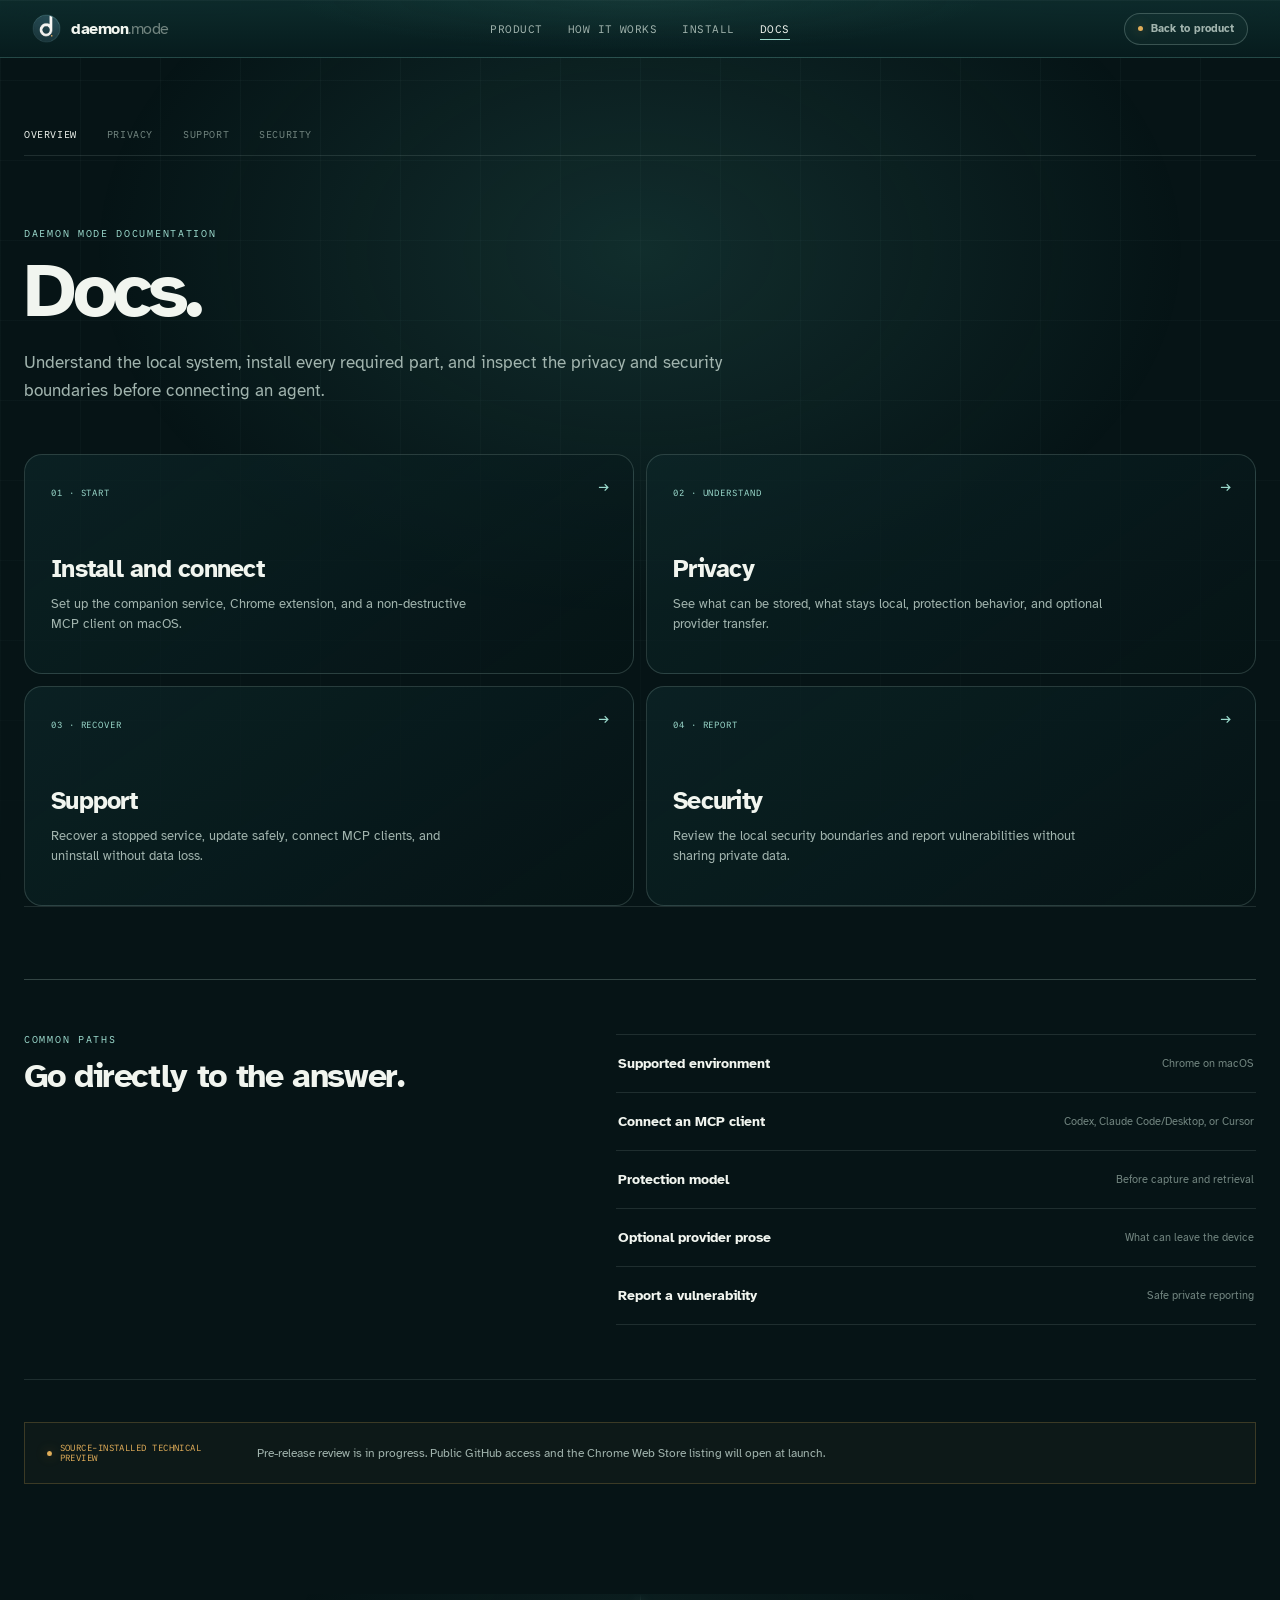
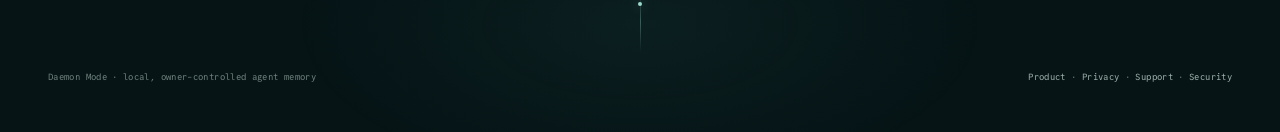
==== site/docs/index.html @ b1472f05 "Launch Daemon Mode public preview" ====
<!doctype html>
<html lang="en">
<head>
  <meta charset="utf-8">
  <meta name="viewport" content="width=device-width, initial-scale=1">
  <title>Documentation — Daemon Mode</title>
  <meta name="description" content="Installation, privacy, support, and security documentation for Daemon Mode.">
  <meta name="color-scheme" content="dark">
  <meta name="theme-color" content="#061416">
  <link rel="icon" href="../assets/icons/dmn-icon-32.png" type="image/png">
  <link rel="stylesheet" href="../cohesive.css?v=0.5.10-launch-5">
  <script src="../file-navigation.js" defer></script>
</head>
<body>
  <a class="skip-link" href="#main">Skip to content</a>
  <div class="page-atmosphere" aria-hidden="true"></div>
  <header class="site-header">
    <div class="shell header-row">
      <a class="brand" href="../" aria-label="Daemon Mode home"><img src="../assets/brand/dmn-mark.png" alt="" width="34" height="34"><span>daemon<span>.mode</span></span></a>
      <nav class="primary-nav" id="primary-nav" aria-label="Primary navigation">
        <a href="../#product">Product</a>
        <a href="../#how">How it works</a>
        <a href="../#install">Install</a>
        <a href="./" aria-current="page">Docs</a>
      </nav>
      <div class="header-actions"><a class="store-soon" href="../"><i aria-hidden="true"></i> Back to product</a></div>
      <button class="menu-button" type="button" aria-controls="primary-nav" aria-expanded="false">Menu</button>
    </div>
  </header>

  <main class="document-main docs-hub" id="main">
    <div class="shell">
      <nav class="docs-tabs" aria-label="Documentation categories">
        <a href="./" aria-current="page">Overview</a>
        <a href="../privacy/">Privacy</a>
        <a href="../support/">Support</a>
        <a href="../security/">Security</a>
      </nav>

      <header class="document-hero docs-hero">
        <p class="section-kicker">Daemon Mode documentation</p>
        <h1>Docs.</h1>
        <p>Understand the local system, install every required part, and inspect the privacy and security boundaries before connecting an agent.</p>
      </header>

      <section class="docs-hub-grid" aria-label="Documentation areas">
        <a href="../support/#install">
          <span>01 · Start</span>
          <h2>Install and connect</h2>
          <p>Set up the companion service, Chrome extension, and a non-destructive MCP client on macOS.</p>
          <b aria-hidden="true">→</b>
        </a>
        <a href="../privacy/">
          <span>02 · Understand</span>
          <h2>Privacy</h2>
          <p>See what can be stored, what stays local, protection behavior, and optional provider transfer.</p>
          <b aria-hidden="true">→</b>
        </a>
        <a href="../support/">
          <span>03 · Recover</span>
          <h2>Support</h2>
          <p>Recover a stopped service, update safely, connect MCP clients, and uninstall without data loss.</p>
          <b aria-hidden="true">→</b>
        </a>
        <a href="../security/">
          <span>04 · Report</span>
          <h2>Security</h2>
          <p>Review the local security boundaries and report vulnerabilities without sharing private data.</p>
          <b aria-hidden="true">→</b>
        </a>
      </section>

      <section class="docs-paths" aria-labelledby="docs-paths-title">
        <div>
          <p class="section-kicker">Common paths</p>
          <h2 id="docs-paths-title">Go directly to the answer.</h2>
        </div>
        <nav aria-label="Common documentation links">
          <a href="../support/#requirements"><span>Supported environment</span><small>Chrome on macOS</small></a>
          <a href="../support/#mcp"><span>Connect an MCP client</span><small>Codex, Claude Code/Desktop, or Cursor</small></a>
          <a href="../privacy/#protection"><span>Protection model</span><small>Before capture and retrieval</small></a>
          <a href="../privacy/#provider"><span>Optional provider prose</span><small>What can leave the device</small></a>
          <a href="../security/#report"><span>Report a vulnerability</span><small>Safe private reporting</small></a>
        </nav>
      </section>

      <aside class="docs-status" aria-label="Launch availability">
        <span><i aria-hidden="true"></i> Source-installed technical preview</span>
        <p>Pre-release review is in progress. Public GitHub access and the Chrome Web Store listing will open at launch.</p>
      </aside>
    </div>
  </main>

  <footer class="site-footer"><div class="shell footer-bottom"><p>Daemon Mode · local, owner-controlled agent memory</p><p><a href="../">Product</a> · <a href="../privacy/">Privacy</a> · <a href="../support/">Support</a> · <a href="../security/">Security</a></p></div></footer>
  <script>(function(){var b=document.querySelector('.menu-button'),n=document.getElementById('primary-nav');b.addEventListener('click',function(){var o=b.getAttribute('aria-expanded')!=='true';b.setAttribute('aria-expanded',o?'true':'false');b.textContent=o?'Close':'Menu';n.classList.toggle('is-open',o)});document.addEventListener('keydown',function(e){if(e.key==='Escape'){b.setAttribute('aria-expanded','false');b.textContent='Menu';n.classList.remove('is-open')}})})();</script>
</body>
</html>
---- site/cohesive.css ----
@font-face { font-family: "Atkinson"; src: url("./assets/fonts/atkinson-hyperlegible-latin-400-normal.woff2") format("woff2"); font-style: normal; font-weight: 400; font-display: swap; }
@font-face { font-family: "Atkinson"; src: url("./assets/fonts/atkinson-hyperlegible-latin-700-normal.woff2") format("woff2"); font-style: normal; font-weight: 700; font-display: swap; }
@font-face { font-family: "Commit Mono"; src: url("./assets/fonts/commit-mono-latin-400-normal.woff2") format("woff2"); font-style: normal; font-weight: 400; font-display: swap; }
@font-face { font-family: "Literata"; src: url("./assets/fonts/literata-latin-400-italic.woff2") format("woff2"); font-style: italic; font-weight: 400; font-display: swap; }

:root {
  --bg: #061416;
  --bg-deep: #02090b;
  --panel: #091c1f;
  --panel-soft: rgba(11, 34, 37, .72);
  --ink: #f1f5ef;
  --muted: #a1b4ae;
  --dim: #71847f;
  --teal: #9bd9cc;
  --teal-strong: #75c9b7;
  --amber: #e0ad59;
  --rule: rgba(196, 225, 217, .13);
  --rule-strong: rgba(196, 225, 217, .24);
  --mono: "Commit Mono", ui-monospace, monospace;
  --sans: "Atkinson", sans-serif;
  --serif: "Literata", serif;
  --ease: cubic-bezier(.22, 1, .36, 1);
  --shell: 1240px;
  --radius-card: 20px;
  --radius-large: 26px;
  --surface-edge: rgba(196, 225, 217, .18);
  --surface-glow: 0 30px 80px -58px rgba(117, 201, 183, .45);
}

*, *::before, *::after { box-sizing: border-box; }
html { background: var(--bg-deep); scroll-behavior: smooth; scrollbar-width: none; }
html::-webkit-scrollbar, body::-webkit-scrollbar { display: none; }
body { background: var(--bg); color: var(--ink); font-family: var(--sans); margin: 0; min-width: 320px; overflow-x: hidden; }
body::before {
  background-image: linear-gradient(rgba(180, 218, 208, .035) 1px, transparent 1px), linear-gradient(90deg, rgba(180, 218, 208, .035) 1px, transparent 1px);
  background-size: 80px 80px;
  content: "";
  inset: 0;
  mask-image: linear-gradient(to bottom, #000 0%, rgba(0,0,0,.7) 72%, transparent 100%);
  pointer-events: none;
  position: fixed;
  z-index: 0;
}
a { color: inherit; text-decoration: none; }
button { color: inherit; font: inherit; }
img { display: block; height: auto; max-width: 100%; }
p, h1, h2, h3, ul, ol, dl, dd { margin: 0; }
ul, ol { padding: 0; }
code { font-family: var(--mono); }
main, .site-header, .site-footer { position: relative; z-index: 1; }
.shell { margin-inline: auto; width: min(var(--shell), calc(100% - 48px)); }
.skip-link { background: var(--ink); color: var(--bg); left: 16px; padding: 10px 14px; position: fixed; top: -100px; z-index: 1000; }
.skip-link:focus { top: 16px; }
.visually-hidden { height: 1px; margin: -1px; overflow: hidden; padding: 0; position: absolute; width: 1px; clip: rect(0 0 0 0); clip-path: inset(50%); white-space: nowrap; }
.page-atmosphere {
  animation: atmosphere-drift 18s ease-in-out infinite alternate;
  background: radial-gradient(780px 520px at 50% 250px, rgba(64, 148, 137, .2), transparent 70%), radial-gradient(600px 420px at 88% 1380px, rgba(193, 144, 65, .08), transparent 68%);
  inset: 0;
  pointer-events: none;
  position: fixed;
  z-index: 0;
}

.site-header { background: radial-gradient(480px 70px at 50% 0%, rgba(69, 135, 125, .12), transparent 72%), linear-gradient(180deg, rgba(13, 44, 44, .96), rgba(7, 28, 30, .93)); border-bottom: 1px solid rgba(155, 217, 204, .17); box-shadow: inset 0 1px rgba(255, 255, 255, .03), 0 14px 40px -36px rgba(0, 0, 0, .9); height: 58px; position: sticky; top: 0; z-index: 100; -webkit-backdrop-filter: blur(24px) saturate(125%); backdrop-filter: blur(24px) saturate(125%); }
.site-header .shell { max-width: 1600px; width: calc(100% - 64px); }
.header-row { align-items: center; display: grid; gap: 24px; grid-template-columns: 1fr auto 1fr; height: 100%; }
.brand { align-items: center; display: inline-flex; gap: 10px; justify-self: start; }
.brand img { height: 29px; width: 29px; }
.brand > span { font-size: 16px; font-weight: 700; letter-spacing: -.03em; }
.brand > span > span { color: var(--dim); font-weight: 400; }
.primary-nav { align-items: center; display: flex; gap: 25px; }
.primary-nav a { color: var(--muted); font-family: var(--mono); font-size: 11px; letter-spacing: .045em; padding: 8px 0; position: relative; text-transform: uppercase; }
.primary-nav a::after { background: var(--teal); bottom: 3px; content: ""; height: 1px; left: 0; position: absolute; transform: scaleX(0); transform-origin: right; transition: transform 200ms var(--ease); width: 100%; }
.primary-nav a:hover { color: var(--ink); }
.primary-nav a:hover::after { transform: scaleX(1); transform-origin: left; }
.primary-nav a[aria-current="page"], .primary-nav a[aria-current="location"] { color: var(--ink); }
.primary-nav a[aria-current="page"]::after, .primary-nav a[aria-current="location"]::after { transform: scaleX(1); }
.header-actions { align-items: center; display: flex; gap: 14px; justify-self: end; }
.github-placeholder { align-items: center; color: var(--muted); display: inline-flex; font-family: var(--mono); font-size: 11px; gap: 7px; letter-spacing: .02em; opacity: .82; }
.github-placeholder img { height: 16px; opacity: .88; width: 16px; }
.store-placeholder, .store-soon { align-items: center; background: rgba(155, 217, 204, .04); border: 1px solid var(--rule-strong); border-radius: 999px; color: var(--muted); display: inline-flex; font-size: 11px; font-weight: 700; gap: 8px; min-height: 32px; padding: 0 13px; }
.store-placeholder i, .store-soon i, .availability-note span, .footer-status i { background: var(--amber); border-radius: 50%; box-shadow: 0 0 12px rgba(224, 173, 89, .48); height: 5px; width: 5px; }
.menu-button { background: transparent; border: 1px solid var(--rule-strong); border-radius: 6px; display: none; min-height: 38px; padding: 0 12px; }

.hero { align-items: center; display: grid; min-height: 500px; overflow: hidden; padding: 42px 0 50px; position: relative; }
.hero::after { display: none; }
.hero-copy { align-items: center; display: flex; flex-direction: column; position: relative; text-align: center; z-index: 2; }
.eyebrow, .section-kicker { color: var(--teal); font-family: var(--mono); font-size: 10px; letter-spacing: .17em; text-transform: uppercase; }
.eyebrow { align-items: center; display: flex; gap: 10px; margin-bottom: 26px; }
.eyebrow span { background: var(--amber); border-radius: 50%; box-shadow: 0 0 16px rgba(224, 173, 89, .5); height: 5px; width: 5px; }
.hero h1 { font-size: clamp(48px, 5.15vw, 72px); letter-spacing: -.055em; line-height: .98; max-width: 1040px; text-wrap: balance; }
.hero h1 em { color: var(--teal); font-family: var(--serif); font-weight: 400; }
.hero-lede { color: var(--muted); font-size: 17px; line-height: 1.58; margin-top: 22px; max-width: 760px; }
.hero-actions { display: flex; gap: 8px; margin-top: 28px; }
.button { align-items: center; border: 1px solid var(--rule-strong); border-radius: 999px; display: inline-flex; font-size: 13px; font-weight: 700; min-height: 42px; padding: 0 16px; transition: background 180ms ease, border-color 180ms ease, color 180ms ease, transform 180ms var(--ease); }
.button:hover { border-color: rgba(196,225,217,.44); transform: translateY(-2px); }
.button--primary { background: var(--ink); border-color: var(--ink); color: var(--bg); }
.button--secondary { background: rgba(6, 20, 22, .36); color: var(--ink); }
.button.origin-action { --origin-fill: var(--teal); --origin-scale: 0; --origin-size: 0px; --origin-x: 50%; --origin-y: 50%; isolation: isolate; overflow: hidden; position: relative; transition: border-color 220ms ease, color 300ms cubic-bezier(.16, 1, .3, 1), transform 140ms ease; }
.button.origin-action::before { background: var(--origin-fill); border-radius: 999px; content: ""; height: var(--origin-size); left: var(--origin-x); pointer-events: none; position: absolute; top: var(--origin-y); transform: translate(-50%, -50%) scale(var(--origin-scale)); transition: transform 500ms cubic-bezier(.16, 1, .3, 1); width: var(--origin-size); z-index: 0; }
.button.origin-action .origin-label { align-items: center; display: inline-flex; gap: 10px; justify-content: center; position: relative; z-index: 1; }
.button-arrow { display: inline-block; font-family: var(--mono); font-size: 14px; font-weight: 500; line-height: 1; opacity: .72; transition: opacity 220ms ease, transform 300ms cubic-bezier(.16, 1, .3, 1); }
.button.origin-action:hover .button-arrow, .button.origin-action:focus-visible .button-arrow { opacity: 1; transform: translateY(2px); }
.button.origin-action[data-origin-active="true"] { --origin-scale: 1; border-color: var(--origin-fill); color: var(--bg-deep); }
.button.origin-action[data-origin-pressed="true"] { transform: scale(.985); }
.button--primary.origin-action { --origin-fill: var(--teal); }
.button--secondary.origin-action { --origin-fill: var(--teal-strong); }
.hero-facts { align-items: center; color: var(--dim); display: flex; flex-wrap: wrap; font-family: var(--mono); font-size: 9px; gap: 20px; justify-content: center; letter-spacing: .08em; list-style: none; margin-top: 24px; text-transform: uppercase; }
.hero-facts li { align-items: center; display: flex; gap: 20px; }
.hero-facts li:not(:last-child)::after { background: var(--teal); border-radius: 50%; content: ""; height: 3px; opacity: .5; width: 3px; }

.hero-art { height: 470px; left: 50%; pointer-events: none; position: absolute; top: 50%; transform: translate(-50%, -50%); width: 470px; z-index: 0; }
.hero-art::before { background: radial-gradient(circle, rgba(100, 197, 179, .22), rgba(65, 131, 122, .05) 42%, transparent 68%); content: ""; inset: -80px; position: absolute; }
.hero-art__ring { border: 1px solid rgba(155, 217, 204, .09); border-radius: 50%; left: 50%; position: absolute; top: 50%; transform: translate(-50%, -50%); }
.hero-art__ring::before { background: var(--teal); border-radius: 50%; box-shadow: 0 0 16px rgba(155, 217, 204, .6); content: ""; height: 4px; left: 50%; position: absolute; top: -2px; width: 4px; }
.hero-art__ring--outer { animation: rotate-ring 32s linear infinite; height: 460px; width: 460px; }
.hero-art__ring--middle { animation: rotate-ring-reverse 24s linear infinite; border-style: dashed; height: 364px; width: 364px; }
.hero-art__ring--inner { animation: rotate-ring 18s linear infinite; height: 276px; width: 276px; }
.hero-art__label { color: rgba(155, 217, 204, .27); font-family: var(--mono); font-size: 8px; letter-spacing: .14em; position: absolute; text-transform: uppercase; white-space: nowrap; }
.hero-art__label--one { left: -38px; top: 42%; transform: rotate(-90deg); }
.hero-art__label--two { bottom: 10px; left: 50%; transform: translateX(-50%); }
.hero-art__label--three { right: -24px; top: 44%; transform: rotate(90deg); }
@keyframes rotate-ring { to { transform: translate(-50%, -50%) rotate(360deg); } }
@keyframes rotate-ring-reverse { to { transform: translate(-50%, -50%) rotate(-360deg); } }

section:not(.hero) { border-bottom: 1px solid var(--rule); }
.section-heading { margin-bottom: 44px; max-width: 800px; }
.section-heading--split { align-items: end; display: grid; gap: 48px; grid-template-columns: minmax(0, 1.2fr) minmax(300px, .72fr); max-width: none; }
.section-heading--center { margin-inline: auto; text-align: center; }
.section-kicker { margin-bottom: 14px; }
.section-heading h2, .expectations-grid h2 { font-size: clamp(36px, 4.1vw, 58px); letter-spacing: -.045em; line-height: 1; text-wrap: balance; }
.section-heading > p:last-child, .section-heading--split > p, .expectations-lede { color: var(--muted); font-size: 15px; line-height: 1.62; }

.quick-start { padding: 46px 0 58px; }
.quick-start-shell { max-width: 920px; }
.quick-start-intro { align-items: center; display: flex; flex-direction: column; margin: 0 auto 20px; text-align: center; }
.quick-start-intro .section-kicker { margin-bottom: 9px; }
.quick-start-intro h2 { font-size: 30px; letter-spacing: -.035em; line-height: 1.05; }
.quick-start-intro > p:last-child { color: var(--dim); font-size: 12px; margin-top: 8px; }
.install-console { background: linear-gradient(145deg, rgba(11, 33, 35, .9), rgba(4, 16, 18, .86)); border: 1px solid var(--surface-edge); border-radius: 18px; box-shadow: inset 0 1px rgba(255, 255, 255, .025), var(--surface-glow); overflow: hidden; }
.install-console__tabs { --tab-indicator-width: 0px; --tab-indicator-x: 0px; align-items: center; border-bottom: 1px solid var(--rule); color: var(--dim); display: flex; font-family: var(--mono); font-size: 12px; gap: 30px; letter-spacing: .025em; min-height: 52px; padding: 0 20px; position: relative; }
.install-console__tabs button { align-items: center; align-self: stretch; background: transparent; border: 0; color: var(--dim); cursor: pointer; display: flex; font: inherit; letter-spacing: inherit; padding: 0; position: relative; text-transform: inherit; }
.install-console__tabs button:hover { color: var(--ink); }
.install-console__tabs .is-active { color: var(--ink); font-weight: 600; }
.install-console__tabs .is-active::after { background: var(--amber); bottom: 0; content: ""; height: 1px; left: 0; position: absolute; right: 0; }
.install-console__tabs.has-tab-indicator .is-active::after { display: none; }
.install-tab-indicator { background: var(--amber); bottom: -1px; box-shadow: 0 0 12px rgba(224, 173, 89, .35); height: 2px; left: 0; pointer-events: none; position: absolute; transform: translateX(var(--tab-indicator-x)); transition: transform 420ms var(--ease), width 420ms var(--ease); width: var(--tab-indicator-width); }
.install-console__tabs b { color: var(--teal); font-size: 10px; font-weight: 400; letter-spacing: .06em; margin-left: auto; text-transform: uppercase; }
.install-console__body { padding: 22px 20px 24px; }
.install-panel { transform-origin: 50% 0; }
.install-panel.is-entering { animation: install-panel-in 360ms var(--ease) both; }
.install-panel[hidden] { display: none; }
.install-note { color: var(--dim); font-family: var(--mono); font-size: 10px; font-style: italic; margin-bottom: 16px; }
.command-row { align-items: center; display: flex; gap: 14px; }
.command-row .prompt { color: var(--amber); font-family: var(--mono); font-size: 17px; }
.command-row code { color: var(--ink); flex: 1; font-size: 14px; min-width: 0; overflow-x: auto; scrollbar-width: none; white-space: nowrap; }
.copy-button { background: rgba(155, 217, 204, .06); border: 1px solid var(--rule); border-radius: 999px; cursor: pointer; font-family: var(--mono); font-size: 10px; min-height: 38px; min-width: 96px; padding: 0 15px; position: relative; text-transform: uppercase; transition: background 220ms ease, border-color 220ms ease, color 220ms ease, transform 140ms ease; }
.copy-button:hover { border-color: var(--rule-strong); transform: translateY(-1px); }
.copy-button:active { transform: scale(.975); }
.copy-button[data-copy-state="success"] { background: rgba(155, 217, 204, .13); border-color: rgba(155, 217, 204, .45); color: var(--teal); }
.copy-button[data-copy-state="failure"] { background: rgba(224, 173, 89, .1); border-color: rgba(224, 173, 89, .38); color: var(--amber); }
.copy-button__status { color: var(--teal); display: block; font-size: 8px; min-height: 10px; position: absolute; right: 8px; top: 2px; }
.install-status-row { align-items: center; display: flex; justify-content: space-between; min-height: 40px; }
.install-status-row strong { font-size: 16px; }
.install-status-row > span { align-items: center; color: var(--amber); display: flex; font-family: var(--mono); font-size: 10px; gap: 9px; text-transform: uppercase; }
.install-status-row i { background: var(--amber); border-radius: 50%; box-shadow: 0 0 12px rgba(224, 173, 89, .48); height: 5px; width: 5px; }
.availability-note { align-items: center; color: var(--dim); display: flex; font-family: var(--mono); font-size: 9px; gap: 9px; justify-content: center; letter-spacing: .04em; margin-top: 14px; text-align: center; text-transform: uppercase; }
.availability-note span { flex: 0 0 auto; }
@keyframes install-panel-in { from { opacity: 0; transform: translateY(8px); } to { opacity: 1; transform: translateY(0); } }

.product-section { padding: 64px 0 72px; }
.section-heading--center > p:last-child { margin: 18px auto 0; max-width: 620px; }
.evidence-proof { margin: 0 0 58px; }
.evidence-proof__topline { align-items: center; color: var(--dim); display: flex; font-family: var(--mono); font-size: 9px; justify-content: space-between; letter-spacing: .07em; margin-bottom: 12px; padding: 0 4px; text-transform: uppercase; }
.evidence-proof__topline figcaption { align-items: center; color: var(--teal); display: flex; gap: 9px; }
.evidence-proof__topline figcaption i { background: var(--teal); border-radius: 50%; box-shadow: 0 0 0 5px rgba(155, 217, 204, .05), 0 0 14px rgba(155, 217, 204, .45); height: 5px; width: 5px; }
.evidence-proof__instrument { background: linear-gradient(135deg, rgba(12, 37, 39, .82), rgba(4, 16, 18, .91)); border: 1px solid var(--surface-edge); border-radius: 22px; box-shadow: inset 0 1px rgba(255, 255, 255, .025), 0 38px 90px -68px rgba(117, 201, 183, .62); display: grid; grid-template-columns: minmax(0, .9fr) 62px minmax(0, 1fr) 62px minmax(0, 1.1fr); min-height: 292px; overflow: hidden; position: relative; }
.evidence-proof__instrument::before { background: radial-gradient(circle, rgba(155, 217, 204, .16), transparent 68%); content: ""; height: 320px; left: 54%; pointer-events: none; position: absolute; top: -210px; transform: translateX(-50%); width: 560px; }
.evidence-proof article { min-width: 0; padding: 30px 28px; position: relative; z-index: 1; }
.proof-label { color: var(--teal); font-family: var(--mono); font-size: 9px; letter-spacing: .12em; margin-bottom: 24px; text-transform: uppercase; }
.proof-query blockquote { color: var(--ink); font-family: var(--serif); font-size: 23px; font-style: italic; line-height: 1.35; margin: 0; max-width: 330px; }
.proof-agent-row { align-items: center; display: flex; flex-wrap: wrap; gap: 8px; margin-top: 32px; }
.proof-agent-row span { align-items: center; color: var(--dim); display: inline-flex; font-family: var(--mono); font-size: 8px; gap: 6px; letter-spacing: .04em; text-transform: uppercase; }
.proof-agent-row span + span::before { background: var(--rule-strong); border-radius: 50%; content: ""; height: 3px; margin-right: 2px; width: 3px; }
.proof-agent-row img { filter: grayscale(1); height: 14px; opacity: .72; width: 14px; }
.proof-transfer { align-items: center; display: flex; justify-content: center; min-width: 0; position: relative; }
.proof-transfer::before { background: linear-gradient(90deg, transparent, rgba(155, 217, 204, .34), transparent); content: ""; height: 1px; left: 4px; position: absolute; right: 4px; }
.proof-transfer span { background: var(--teal); border-radius: 50%; box-shadow: 0 0 12px rgba(155, 217, 204, .75); height: 5px; opacity: .82; position: relative; width: 5px; z-index: 1; }
.proof-transfer--answer span { background: var(--amber); box-shadow: 0 0 12px rgba(224, 173, 89, .72); }
.proof-evidence { border-left: 1px solid rgba(196, 225, 217, .08); border-right: 1px solid rgba(196, 225, 217, .08); }
.proof-evidence > a { align-items: center; border-bottom: 1px solid var(--rule); display: grid; gap: 12px; grid-template-columns: 24px 1fr auto; min-height: 82px; padding: 10px 2px; transition: background 220ms ease, color 220ms ease; }
.proof-evidence > a:first-of-type { border-top: 1px solid var(--rule); }
.proof-evidence > a:hover { background: linear-gradient(90deg, rgba(155, 217, 204, .045), transparent); }
.proof-evidence > a > span { color: var(--amber); font-family: var(--mono); font-size: 9px; }
.proof-evidence strong { display: block; font-size: 13px; }
.proof-evidence small { color: var(--dim); display: block; font-size: 10px; line-height: 1.4; margin-top: 4px; }
.proof-evidence b { color: var(--teal); font-family: var(--mono); font-size: 11px; font-weight: 400; opacity: .55; transition: opacity 180ms ease, transform 220ms var(--ease); }
.proof-evidence > a:hover b { opacity: 1; transform: translate(2px, -2px); }
.proof-answer > p:nth-child(2) { color: var(--ink); font-size: 15px; line-height: 1.62; }
.proof-answer footer { display: flex; flex-wrap: wrap; gap: 7px; margin-top: 30px; }
.proof-answer footer span { border: 1px solid var(--rule); border-radius: 999px; color: var(--dim); font-family: var(--mono); font-size: 8px; letter-spacing: .04em; padding: 6px 9px; text-transform: uppercase; }
.evidence-proof__caption { align-items: center; color: var(--dim); display: flex; font-family: var(--mono); font-size: 9px; gap: 10px; justify-content: center; letter-spacing: .05em; margin-top: 14px; text-transform: uppercase; }
.evidence-proof__caption > span:first-child { align-items: center; color: var(--teal); display: inline-flex; gap: 8px; }
.evidence-proof__caption i { background: var(--teal); border-radius: 50%; height: 4px; width: 4px; }
.motion-ready .evidence-proof [data-proof-step],
.motion-ready .evidence-proof .proof-transfer { opacity: 0; transform: translateY(12px); }
.motion-ready .evidence-proof.is-active [data-proof-step],
.motion-ready .evidence-proof.is-active .proof-transfer { opacity: 1; transform: translateY(0); transition: opacity 520ms var(--ease), transform 620ms var(--ease); }
.motion-ready .evidence-proof.is-active [data-proof-step="1"] { transition-delay: 80ms; }
.motion-ready .evidence-proof.is-active .proof-transfer:not(.proof-transfer--answer) { transition-delay: 340ms; }
.motion-ready .evidence-proof.is-active [data-proof-step="2"] { transition-delay: 500ms; }
.motion-ready .evidence-proof.is-active .proof-transfer--answer { transition-delay: 780ms; }
.motion-ready .evidence-proof.is-active [data-proof-step="3"] { transition-delay: 940ms; }
.motion-ready .evidence-proof.is-active .proof-transfer span { animation: proof-packet 1.05s var(--ease) 420ms both; }
.motion-ready .evidence-proof.is-active .proof-transfer--answer span { animation-delay: 860ms; }
.value-rows { border-top: 1px solid var(--rule-strong); }
.value-rows article { align-items: center; border-bottom: 1px solid var(--rule); display: grid; gap: 36px; grid-template-columns: 120px minmax(280px, 1fr) minmax(300px, .85fr); min-height: 148px; padding: 26px 4px; transition: background 220ms ease; }
.value-rows article:hover { background: linear-gradient(90deg, transparent, rgba(155, 217, 204, .035), transparent); }
.value-rows article > span { color: var(--teal); font-family: var(--mono); font-size: 9px; letter-spacing: .11em; text-transform: uppercase; }
.value-rows h3 { font-size: 21px; letter-spacing: -.025em; }
.value-rows p { color: var(--muted); font-size: 13px; line-height: 1.55; margin-top: 8px; max-width: 540px; }
.value-rows blockquote { color: var(--ink); font-family: var(--serif); font-size: 17px; font-style: italic; line-height: 1.4; margin: 0; }
.value-rows blockquote small { color: var(--dim); display: block; font-family: var(--mono); font-size: 8px; font-style: normal; letter-spacing: .08em; margin-bottom: 8px; text-transform: uppercase; }

.flow-section { padding: 72px 0 68px; }
.memory-flow-wrap { position: relative; }
.memory-flow__path { height: 180px; left: 0; overflow: visible; pointer-events: none; position: absolute; top: 17px; width: 100%; z-index: 0; }
.memory-flow__path-base, .memory-flow__path-signal { fill: none; stroke: url("#memory-path-gradient"); stroke-linecap: round; vector-effect: non-scaling-stroke; }
.memory-flow__path-base { opacity: .5; stroke-width: 1; }
.memory-flow__path-signal { filter: drop-shadow(0 0 5px rgba(155, 217, 204, .55)); stroke-dasharray: 2 16; stroke-width: 2; }
.memory-flow { display: grid; gap: 10px; grid-template-columns: repeat(5, 1fr); list-style: none; position: relative; z-index: 1; }
.memory-flow li { align-items: center; display: flex; flex-direction: column; min-height: 230px; padding: 20px 12px; position: relative; text-align: center; }
.memory-flow li > span { align-self: center; color: var(--dim); font-family: var(--mono); font-size: 9px; margin-bottom: 24px; }
.flow-mark { align-items: center; background: radial-gradient(circle at 35% 30%, rgba(155, 217, 204, .18), rgba(8, 25, 27, .92)); border: 1px solid rgba(155, 217, 204, .23); border-radius: 50%; box-shadow: 0 0 0 10px rgba(155, 217, 204, .025), 0 20px 45px -28px rgba(117, 201, 183, .7); display: flex; height: 72px; justify-content: center; margin: 0 0 20px; width: 72px; }
.flow-mark img { height: 46px; width: 46px; }
.flow-mark--chrome img { height: 48px; width: 48px; }
.memory-flow b { align-items: center; background: rgba(8, 25, 27, .95); border: 1px solid rgba(224, 173, 89, .42); border-radius: 50%; box-shadow: 0 0 0 10px rgba(224, 173, 89, .025), 0 20px 45px -30px rgba(224, 173, 89, .75); color: var(--amber); display: flex; font-family: var(--mono); font-size: 8px; font-weight: 400; height: 72px; justify-content: center; margin: 0 0 20px; width: 72px; }
.agent-cluster { align-items: center; display: flex; height: 72px; justify-content: center; margin: 0 0 20px; min-width: 106px; position: relative; }
.agent-cluster i { align-items: center; background: rgba(8, 25, 27, .98); border: 1px solid rgba(155, 217, 204, .24); border-radius: 50%; box-shadow: 0 14px 30px -20px rgba(0, 0, 0, .9); display: flex; height: 48px; justify-content: center; margin-left: -10px; width: 48px; }
.agent-cluster i:first-child { margin-left: 0; }
.agent-cluster i:nth-child(2) { transform: translateY(-8px); z-index: 2; }
.agent-cluster i:nth-child(3) { z-index: 1; }
.agent-cluster img { height: 22px; max-height: 22px; max-width: 22px; width: 22px; }
.agent-cluster i:nth-child(3) img { height: 20px; width: 18px; }
.memory-flow strong { font-size: 13px; }
.memory-flow small { color: var(--dim); font-size: 10px; line-height: 1.45; margin-top: 5px; }
.trust-ribbon { align-items: stretch; background: linear-gradient(90deg, rgba(155, 217, 204, .045), rgba(155, 217, 204, .018)); border: 1px solid var(--rule); border-radius: 16px; display: grid; grid-template-columns: repeat(3, 1fr) auto; margin-top: 14px; overflow: hidden; }
.trust-ribbon > * { display: flex; flex-direction: column; justify-content: center; min-height: 76px; padding: 16px 20px; }
.trust-ribbon > * + * { border-left: 1px solid var(--rule); }
.trust-ribbon strong { font-size: 13px; }
.trust-ribbon div span { color: var(--dim); font-size: 10px; margin-top: 4px; }
.trust-ribbon a { color: var(--teal); font-family: var(--mono); font-size: 10px; gap: 6px; letter-spacing: .04em; min-width: 138px; text-transform: uppercase; transition: background 180ms ease, color 180ms ease; }
.trust-ribbon a:hover { background: rgba(155, 217, 204, .07); color: var(--ink); }
.trust-ribbon a span { transition: transform 220ms var(--ease); }
.trust-ribbon a:hover span { transform: translateX(3px); }
.motion-ready .memory-flow-wrap .memory-flow__path-base { stroke-dasharray: 1400; stroke-dashoffset: 1400; }
.motion-ready .memory-flow-wrap .memory-flow__path-signal { opacity: 0; }
.motion-ready .memory-flow-wrap .memory-flow li { opacity: 0; transform: translateY(14px) scale(.985); }
.motion-ready .memory-flow-wrap.is-active .memory-flow__path-base { stroke-dashoffset: 0; transition: stroke-dashoffset 1800ms var(--ease); }
.motion-ready .memory-flow-wrap.is-active .memory-flow__path-signal { animation: memory-signal 7s linear 1050ms infinite; opacity: 1; transition: opacity 400ms ease 850ms; }
.motion-ready .memory-flow-wrap.is-active .memory-flow li { opacity: 1; transform: translateY(0) scale(1); transition: opacity 520ms var(--ease), transform 620ms var(--ease); }
.motion-ready .memory-flow-wrap.is-active .memory-flow li:nth-child(1) { transition-delay: 120ms; }
.motion-ready .memory-flow-wrap.is-active .memory-flow li:nth-child(2) { transition-delay: 360ms; }
.motion-ready .memory-flow-wrap.is-active .memory-flow li:nth-child(3) { transition-delay: 600ms; }
.motion-ready .memory-flow-wrap.is-active .memory-flow li:nth-child(4) { transition-delay: 840ms; }
.motion-ready .memory-flow-wrap.is-active .memory-flow li:nth-child(5) { transition-delay: 1080ms; }
.motion-ready .memory-flow-wrap.is-active .memory-flow li:nth-child(2) b,
.motion-ready .memory-flow-wrap.is-active .memory-flow li:nth-child(4) b { animation: gate-confirm 640ms var(--ease) both; }
.motion-ready .memory-flow-wrap.is-active .memory-flow li:nth-child(2) b { animation-delay: 520ms; }
.motion-ready .memory-flow-wrap.is-active .memory-flow li:nth-child(4) b { animation-delay: 1s; }
@keyframes memory-signal { to { stroke-dashoffset: -180; } }
@keyframes proof-packet { 0% { opacity: 0; transform: translateX(-18px) scale(.75); } 45% { opacity: 1; } 100% { opacity: .82; transform: translateX(18px) scale(1); } }
@keyframes gate-confirm { 0% { border-color: rgba(224, 173, 89, .16); box-shadow: 0 0 0 0 rgba(224, 173, 89, 0); } 55% { border-color: rgba(224, 173, 89, .72); box-shadow: 0 0 0 13px rgba(224, 173, 89, .06), 0 20px 45px -30px rgba(224, 173, 89, .85); } 100% { border-color: rgba(224, 173, 89, .42); box-shadow: 0 0 0 10px rgba(224, 173, 89, .025), 0 20px 45px -30px rgba(224, 173, 89, .75); } }

.expectations-section { padding: 68px 0 72px; }
.expectations-grid { align-items: start; display: grid; gap: 80px; grid-template-columns: minmax(0, 1fr) minmax(420px, .9fr); }
.expectations-lede { margin-top: 22px; max-width: 580px; }
.requirements { border-top: 1px solid var(--rule-strong); }
.requirements div { border-bottom: 1px solid var(--rule); display: grid; gap: 22px; grid-template-columns: 120px 1fr; padding: 19px 0; }
.requirements dt { color: var(--teal); font-family: var(--mono); font-size: 9px; letter-spacing: .08em; text-transform: uppercase; }
.requirements dd { color: var(--muted); font-size: 13px; line-height: 1.5; }

.faq-section { border-bottom: 0 !important; padding: 72px 0 38px; }
.faq-shell { max-width: 1040px; }
.faq { border-top: 1px solid var(--rule-strong); }
.faq-item { border-bottom: 1px solid var(--rule); }
.faq-item h3 { font-size: 16px; }
.faq-item button { align-items: center; background: transparent; border: 0; cursor: pointer; display: flex; font-weight: 700; justify-content: space-between; min-height: 68px; padding: 12px 4px; text-align: left; width: 100%; }
.faq-item button i { border: 1px solid var(--rule-strong); border-radius: 50%; flex: 0 0 auto; height: 28px; position: relative; width: 28px; }
.faq-item button i::before, .faq-item button i::after { background: var(--teal); content: ""; height: 1px; left: 8px; position: absolute; top: 13px; width: 10px; }
.faq-item button i::after { transform: rotate(90deg); transition: transform 180ms ease; }
.faq-item.is-open button i::after { transform: rotate(0); }
.faq-panel { color: var(--muted); font-size: 14px; line-height: 1.65; max-height: 0; max-width: 800px; opacity: 0; overflow: hidden; padding: 0 52px 0 4px; transition: max-height 420ms var(--ease), opacity 240ms ease, padding-bottom 420ms var(--ease); }
.faq-item.is-open .faq-panel { opacity: 1; padding-bottom: 22px; }
.faq-panel[hidden] { display: none; }
.faq-panel code { background: rgba(155, 217, 204, .07); color: var(--teal); font-size: 12px; padding: 2px 5px; }
.faq-after { align-items: center; display: grid; gap: 16px; grid-template-columns: auto 1fr auto; margin: 38px auto 0; max-width: 800px; padding: 10px 4px; }
.faq-after__signal { animation: faq-signal 2.8s ease-out infinite; background: var(--teal); border-radius: 50%; box-shadow: 0 0 0 7px rgba(155, 217, 204, .04); height: 7px; width: 7px; }
.faq-after p { color: var(--muted); font-size: 13px; line-height: 1.5; }
.faq-after strong { color: var(--ink); }
.faq-after a { color: var(--teal); font-family: var(--mono); font-size: 10px; letter-spacing: .05em; text-transform: uppercase; white-space: nowrap; }
.faq-after a span { display: inline-block; margin-left: 5px; transition: transform 220ms var(--ease); }
.faq-after a:hover span { transform: translateX(4px); }
@keyframes faq-signal { 0% { box-shadow: 0 0 0 0 rgba(155, 217, 204, .34); } 70%, 100% { box-shadow: 0 0 0 10px rgba(155, 217, 204, 0); } }

.resources-section { padding: 68px 0 76px; }
.resource-links { display: grid; gap: 14px; grid-template-columns: repeat(2, 1fr); }
.resource-links > a, .resource-links > span { background: linear-gradient(145deg, rgba(12, 36, 38, .68), rgba(5, 19, 21, .62)); border: 1px solid var(--surface-edge); border-radius: var(--radius-card); display: grid; min-height: 126px; padding: 24px; position: relative; }
.resource-links > a { transition: background 220ms ease, border-color 220ms ease, transform 220ms var(--ease); }
.resource-links > a:hover { background: linear-gradient(145deg, rgba(16, 46, 47, .78), rgba(6, 23, 25, .68)); border-color: rgba(155, 217, 204, .29); transform: translateY(-3px); }
.resource-links > * > span { font-size: 19px; font-weight: 700; }
.resource-links small { align-self: end; color: var(--dim); font-size: 12px; line-height: 1.5; max-width: 190px; }
.resource-links b { align-items: center; border: 1px solid var(--rule-strong); border-radius: 999px; color: var(--teal); display: flex; font-family: var(--mono); font-size: 10px; font-weight: 400; justify-content: center; min-height: 30px; min-width: 30px; padding: 0 9px; position: absolute; right: 20px; top: 20px; text-transform: uppercase; }
.resource-link--disabled { color: var(--dim); }

.site-footer { background: radial-gradient(480px 230px at 50% 22%, rgba(73, 143, 133, .09), transparent 72%); border-top: 0; overflow: hidden; padding: 78px 24px 50px; position: relative; text-align: center; }
.site-footer::before { background: linear-gradient(180deg, transparent, rgba(155, 217, 204, .34) 48%, transparent); content: ""; height: 58px; left: 50%; position: absolute; top: 0; width: 1px; }
.site-footer::after { animation: footer-drop 3.2s var(--ease) infinite; background: var(--teal); border-radius: 50%; box-shadow: 0 0 12px rgba(155, 217, 204, .65); content: ""; height: 4px; left: calc(50% - 2px); position: absolute; top: 8px; width: 4px; }
.footer-inner { align-items: center; display: flex; flex-direction: column; gap: 22px; margin-inline: auto; max-width: 760px; position: relative; }
.footer-brand { background: rgba(155, 217, 204, .04); border: 1px solid var(--rule); border-radius: 999px; padding: 6px 14px 6px 9px; transition: border-color 200ms ease, transform 200ms var(--ease); }
.footer-brand:hover { border-color: var(--rule-strong); transform: translateY(-1px); }
.footer-brand img { height: 28px; width: 28px; }
.footer-brand > span { font-size: 15px; }
.footer-hook { color: var(--ink); font-size: 23px; letter-spacing: -.02em; line-height: 1.4; max-width: 34ch; }
.footer-hook em { color: var(--teal); font-family: var(--serif); font-size: 26px; font-weight: 400; margin-right: 5px; }
.footer-nav { align-items: center; color: var(--muted); display: flex; flex-wrap: wrap; font-size: 13px; gap: 14px; justify-content: center; }
.footer-nav a { border-bottom: 1px solid transparent; padding: 3px 0; transition: border-color 180ms ease, color 180ms ease; }
.footer-nav a:hover { border-color: rgba(155, 217, 204, .45); color: var(--teal); }
.footer-nav > span { color: var(--dim); }
.footer-attribution { color: var(--dim); font-size: 12px; line-height: 1.55; }
.footer-stamp { align-items: center; background: rgba(155, 217, 204, .035); border: 1px solid var(--rule); border-radius: 999px; color: var(--dim); display: inline-flex; font-family: var(--mono); font-size: 9px; gap: 8px; letter-spacing: .07em; padding: 7px 11px; text-transform: uppercase; }
.footer-stamp i { animation: footer-pulse 2.4s ease-out infinite; background: var(--teal); border-radius: 50%; height: 5px; width: 5px; }
.site-footer .footer-bottom { align-items: center; color: var(--dim); display: flex; font-family: var(--mono); font-size: 9px; justify-content: space-between; letter-spacing: .04em; text-align: left; }
.site-footer .footer-bottom a { color: var(--muted); }
.site-footer .footer-bottom a:hover { color: var(--teal); }
@keyframes footer-pulse { 0% { box-shadow: 0 0 0 0 rgba(155, 217, 204, .45); } 70%, 100% { box-shadow: 0 0 0 7px rgba(155, 217, 204, 0); } }
@keyframes footer-drop { 0% { opacity: 0; transform: translateY(0); } 18% { opacity: 1; } 78% { opacity: .8; } 100% { opacity: 0; transform: translateY(44px); } }
@keyframes atmosphere-drift { from { transform: translate3d(-1.2%, -.5%, 0) scale(1); } to { transform: translate3d(1.2%, .6%, 0) scale(1.035); } }
@keyframes scroll-rise { from { opacity: .42; transform: translateY(24px) scale(.992); } to { opacity: 1; transform: translateY(0) scale(1); } }
@keyframes scroll-slide-left { from { opacity: .45; transform: translateX(-20px); } to { opacity: 1; transform: translateX(0); } }
@keyframes scroll-slide-right { from { opacity: .45; transform: translateX(20px); } to { opacity: 1; transform: translateX(0); } }

@supports (animation-timeline: view()) {
  @media (prefers-reduced-motion: no-preference) {
    .quick-start-intro,
    .install-console,
    .section-heading,
    .trust-ribbon,
    .expectations-grid,
    .faq {
      animation: scroll-rise both var(--ease);
      animation-range: entry 5% cover 28%;
      animation-timeline: view();
    }
    .value-rows article {
      animation: scroll-slide-left both var(--ease);
      animation-range: entry 8% cover 30%;
      animation-timeline: view();
    }
  }
}

/* Durable policy and support routes share the landing page system. */
.document-main { min-height: 70vh; padding: 92px 0 110px; }
.document-hero { border-bottom: 1px solid var(--rule); margin-bottom: 54px; padding-bottom: 48px; }
.document-hero h1 { font-size: clamp(48px, 6vw, 82px); letter-spacing: -.055em; line-height: .94; margin-top: 16px; }
.document-hero > p:last-child { color: var(--muted); font-size: 17px; line-height: 1.62; margin-top: 22px; max-width: 720px; }
.document-grid { align-items: start; display: grid; gap: 72px; grid-template-columns: 220px minmax(0, 760px); }
.document-nav { display: flex; flex-direction: column; gap: 4px; position: sticky; top: 100px; }
.document-nav a { border-left: 1px solid var(--rule); color: var(--dim); font-family: var(--mono); font-size: 9px; letter-spacing: .07em; min-height: 34px; padding: 10px 0 10px 14px; text-transform: uppercase; }
.document-nav a:hover { border-left-color: var(--teal); color: var(--ink); }
.document-content { min-width: 0; }
.document-content section { border-bottom: 1px solid var(--rule); opacity: 1; padding: 0 0 42px; transform: none; }
.document-content section + section { padding-top: 42px; }
.document-content h2 { font-size: 28px; letter-spacing: -.03em; margin-bottom: 16px; }
.document-content h3 { font-size: 18px; margin: 28px 0 12px; }
.document-content p, .document-content li, .document-content dd { color: var(--muted); font-size: 14px; line-height: 1.68; }
.document-content p + p { margin-top: 14px; }
.document-content ul, .document-content ol { display: grid; gap: 9px; margin-top: 16px; padding-left: 20px; }
.document-content strong, .document-content dt { color: var(--ink); }
.document-content a { color: var(--teal); text-decoration: underline; text-underline-offset: 3px; }
.document-content code { background: rgba(155,217,204,.07); color: var(--teal); font-size: 12px; overflow-wrap: anywhere; padding: 2px 5px; }
.document-content pre { background: rgba(3,13,15,.75); border: 1px solid var(--rule-strong); color: var(--ink); margin: 18px 0; overflow-x: auto; padding: 18px; }
.document-content pre code { background: transparent; color: inherit; padding: 0; }
.document-callout { background: rgba(155,217,204,.035); border: 1px solid var(--rule-strong); margin: 22px 0; padding: 20px; }
.document-callout--warning { background: rgba(224,173,89,.035); border-color: rgba(224,173,89,.28); }
.document-callout strong { display: block; margin-bottom: 6px; }
.document-table { border-top: 1px solid var(--rule-strong); margin-top: 18px; }
.document-table div { border-bottom: 1px solid var(--rule); display: grid; gap: 20px; grid-template-columns: 160px 1fr; padding: 14px 0; }
.document-table dt { font-family: var(--mono); font-size: 9px; letter-spacing: .07em; text-transform: uppercase; }
.docs-tabs { border-bottom: 1px solid var(--rule); display: flex; gap: 30px; margin: -36px 0 72px; overflow-x: auto; scrollbar-width: none; }
.docs-tabs a { color: var(--dim); flex: 0 0 auto; font-family: var(--mono); font-size: 10px; letter-spacing: .06em; padding: 15px 0; position: relative; text-transform: uppercase; }
.docs-tabs a:hover, .docs-tabs a[aria-current="page"] { color: var(--ink); }
.docs-tabs a[aria-current="page"]::after { background: var(--teal); bottom: -1px; content: ""; height: 1px; left: 0; position: absolute; right: 0; }
.docs-hub section { opacity: 1; transform: none; }
.docs-hero { border-bottom: 0; margin-bottom: 50px; max-width: 850px; padding-bottom: 0; }
.docs-hub-grid { display: grid; gap: 12px; grid-template-columns: repeat(2, 1fr); }
.docs-hub-grid > a { background: linear-gradient(145deg, rgba(13, 38, 40, .72), rgba(5, 20, 22, .64)); border: 1px solid var(--surface-edge); border-radius: 18px; min-height: 220px; padding: 26px; position: relative; transition: background 220ms ease, border-color 220ms ease, transform 220ms var(--ease); }
.docs-hub-grid > a:hover { background: linear-gradient(145deg, rgba(16, 46, 47, .8), rgba(6, 23, 25, .7)); border-color: rgba(155, 217, 204, .3); transform: translateY(-3px); }
.docs-hub-grid span { color: var(--teal); font-family: var(--mono); font-size: 9px; letter-spacing: .1em; text-transform: uppercase; }
.docs-hub-grid h2 { font-size: 25px; letter-spacing: -.03em; margin-top: 52px; }
.docs-hub-grid p { color: var(--muted); font-size: 13px; line-height: 1.55; margin-top: 10px; max-width: 440px; }
.docs-hub-grid b { color: var(--teal); font-family: var(--mono); font-size: 16px; font-weight: 400; position: absolute; right: 24px; top: 24px; transition: transform 220ms var(--ease); }
.docs-hub-grid > a:hover b { transform: translateX(4px); }
.docs-paths { align-items: start; border-bottom: 1px solid var(--rule); border-top: 1px solid var(--rule-strong); display: grid; gap: 80px; grid-template-columns: minmax(260px, .8fr) 1fr; margin-top: 72px; padding: 54px 0; }
.docs-paths h2 { font-size: 34px; letter-spacing: -.04em; line-height: 1.04; }
.docs-paths nav { border-top: 1px solid var(--rule); }
.docs-paths nav a { align-items: center; border-bottom: 1px solid var(--rule); display: flex; justify-content: space-between; min-height: 58px; padding: 10px 2px; }
.docs-paths nav span { font-size: 14px; font-weight: 700; }
.docs-paths nav small { color: var(--dim); font-size: 11px; margin-left: 20px; text-align: right; }
.docs-paths nav a:hover span { color: var(--teal); }
.docs-status { align-items: center; background: rgba(224, 173, 89, .035); border: 1px solid rgba(224, 173, 89, .22); display: grid; gap: 30px; grid-template-columns: 180px 1fr; margin-top: 42px; padding: 20px 22px; }
.docs-status > span { align-items: center; color: var(--amber); display: flex; font-family: var(--mono); font-size: 9px; gap: 8px; letter-spacing: .05em; text-transform: uppercase; }
.docs-status i { background: var(--amber); border-radius: 50%; box-shadow: 0 0 12px rgba(224, 173, 89, .45); height: 5px; width: 5px; }
.docs-status p { color: var(--muted); font-size: 12px; line-height: 1.55; }

:focus-visible { outline: 2px solid var(--teal); outline-offset: 4px; }

@media (max-width: 1080px) {
  .github-placeholder span { display: none; }
  .hero h1 { font-size: clamp(44px, 6.2vw, 64px); }
  .evidence-proof__instrument { grid-template-columns: minmax(0, .9fr) 44px minmax(0, 1fr) 44px minmax(0, 1.05fr); }
  .evidence-proof article { padding: 28px 22px; }
  .value-rows article { gap: 26px; grid-template-columns: 105px minmax(260px, 1fr) minmax(250px, .8fr); }
  .memory-flow { grid-template-columns: repeat(5, minmax(0, 1fr)); overflow: visible; }
  .expectations-grid { gap: 48px; }
  .resource-links { grid-template-columns: repeat(2, 1fr); }
}

@media (max-width: 860px) {
  .shell { width: min(720px, calc(100% - 32px)); }
  .header-row { grid-template-columns: 1fr auto auto; }
  .primary-nav { align-items: stretch; background: linear-gradient(180deg, rgba(13, 44, 44, .99), rgba(7, 28, 30, .99)); border-bottom: 1px solid var(--rule-strong); display: none; flex-direction: column; gap: 0; left: 0; padding: 10px 16px 18px; position: absolute; right: 0; top: 57px; }
  .primary-nav.is-open { display: flex; }
  .primary-nav a { border-bottom: 1px solid var(--rule); min-height: 48px; padding: 16px 4px; }
  .menu-button { display: inline-flex; align-items: center; }
  .section-heading--split { align-items: start; gap: 18px; grid-template-columns: 1fr; }
  .evidence-proof__instrument { grid-template-columns: 1fr; }
  .evidence-proof article { padding: 26px 28px; }
  .proof-query blockquote { max-width: 620px; }
  .proof-agent-row { margin-top: 22px; }
  .proof-transfer { min-height: 42px; }
  .proof-transfer::before { background: linear-gradient(180deg, transparent, rgba(155, 217, 204, .34), transparent); bottom: 3px; height: auto; left: 50%; right: auto; top: 3px; width: 1px; }
  .proof-evidence { border-bottom: 1px solid rgba(196, 225, 217, .08); border-left: 0; border-right: 0; border-top: 1px solid rgba(196, 225, 217, .08); }
  .proof-evidence > a { min-height: 70px; }
  .motion-ready .evidence-proof .proof-transfer { transform: translateY(-8px); }
  .motion-ready .evidence-proof.is-active .proof-transfer { transform: translateY(0); }
  .motion-ready .evidence-proof.is-active .proof-transfer span { animation-name: proof-packet-vertical; }
  .value-rows article { align-items: start; grid-template-columns: 100px 1fr; }
  .value-rows blockquote { grid-column: 2; padding-bottom: 4px; }
  .trust-ribbon { grid-template-columns: repeat(2, 1fr); }
  .trust-ribbon > *:nth-child(3) { border-left: 0; border-top: 1px solid var(--rule); }
  .trust-ribbon > *:nth-child(4) { border-top: 1px solid var(--rule); }
  .example-list article { gap: 16px; grid-template-columns: 100px 1fr; }
  .example-list article p { grid-column: 2; }
  .expectations-grid { grid-template-columns: 1fr; }
  .document-grid { gap: 38px; grid-template-columns: 1fr; }
  .document-nav { border-bottom: 1px solid var(--rule); flex-direction: row; flex-wrap: wrap; padding-bottom: 18px; position: static; }
  .document-nav a { border-left: 0; padding: 8px 14px 8px 0; }
  .docs-paths { gap: 36px; grid-template-columns: 1fr; }
}

@media (max-width: 620px) {
  .site-header { height: 60px; }
  .header-actions { display: none; }
  .header-row { grid-template-columns: 1fr auto; }
  .primary-nav { top: 59px; }
  .hero { min-height: 590px; padding: 54px 0 58px; }
  .hero-art { height: 450px; width: 450px; }
  .hero-art__ring--outer { height: 440px; width: 440px; }
  .hero-art__ring--middle { height: 350px; width: 350px; }
  .hero-art__ring--inner { height: 270px; width: 270px; }
  .hero-art__label { display: none; }
  .eyebrow { font-size: 8px; letter-spacing: .11em; }
  .hero h1 { font-size: clamp(40px, 11.6vw, 48px); line-height: .98; max-width: 100%; }
  .hero-lede { font-size: 16px; margin-top: 22px; }
  .hero-actions { align-items: center; flex-direction: column; width: 100%; }
  .button { justify-content: center; width: auto; }
  .hero-facts { gap: 10px 14px; }
  .hero-facts li { gap: 14px; }
  .product-section, .flow-section, .expectations-section, .faq-section { padding: 68px 0 74px; }
  .quick-start { padding: 34px 0 54px; }
  .quick-start-intro h2 { font-size: 27px; }
  .section-heading { margin-bottom: 30px; }
  .section-heading h2, .expectations-grid h2 { font-size: 38px; }
  .evidence-proof { margin-bottom: 46px; }
  .evidence-proof__topline { align-items: flex-start; flex-direction: column; gap: 6px; }
  .evidence-proof article { padding: 24px 20px; }
  .proof-query blockquote { font-size: 20px; }
  .proof-label { margin-bottom: 18px; }
  .proof-answer footer { margin-top: 22px; }
  .evidence-proof__caption { align-items: flex-start; flex-wrap: wrap; font-size: 8px; justify-content: flex-start; line-height: 1.5; padding: 0 4px; }
  .install-console__tabs { gap: 20px; overflow-x: auto; padding: 0 16px; }
  .install-console__tabs button { white-space: nowrap; }
  .install-console__tabs b { display: block; margin-left: auto; }
  .install-console__body { padding: 20px 16px 22px; }
  .command-row { align-items: flex-start; flex-wrap: wrap; }
  .command-row code { flex-basis: calc(100% - 30px); font-size: 13px; overflow-wrap: anywhere; white-space: normal; }
  .copy-button { margin-left: 30px; width: calc(100% - 30px); }
  .availability-note { align-items: flex-start; line-height: 1.5; }
  .value-rows article { gap: 12px; grid-template-columns: 1fr; padding: 28px 2px; }
  .value-rows blockquote { grid-column: auto; margin-top: 8px; }
  .memory-flow { grid-template-columns: 1fr; overflow: visible; }
  .memory-flow__path { display: none; }
  .memory-flow::before { background: linear-gradient(transparent, rgba(155, 217, 204, .22) 12%, rgba(224, 173, 89, .28) 50%, rgba(155, 217, 204, .22) 88%, transparent); bottom: 5%; content: ""; left: 50%; position: absolute; top: 5%; width: 1px; }
  .memory-flow li { min-height: 180px; }
  .memory-flow li > span { margin-bottom: 14px; }
  .flow-mark, .memory-flow b, .agent-cluster { margin-bottom: 15px; }
  .trust-ribbon { grid-template-columns: 1fr; }
  .trust-ribbon > * { min-height: 68px; }
  .trust-ribbon > * + *, .trust-ribbon > *:nth-child(3), .trust-ribbon > *:nth-child(4) { border-left: 0; border-top: 1px solid var(--rule); }
  .example-list article { align-items: start; grid-template-columns: 1fr; padding: 26px 0; }
  .example-list article p { grid-column: auto; }
  .requirements div { grid-template-columns: 1fr; gap: 7px; }
  .resource-links { grid-template-columns: 1fr; }
  .resource-links > a, .resource-links > span { min-height: 150px; }
  .site-footer { padding: 48px 20px 42px; }
  .faq-after { align-items: flex-start; grid-template-columns: auto 1fr; }
  .faq-after a { grid-column: 2; }
  .site-footer { padding-top: 72px; }
  .footer-nav { gap: 11px; }
  .footer-hook { font-size: 19px; }
  .site-footer .footer-bottom { align-items: flex-start; flex-direction: column; gap: 10px; }
  .document-main { padding: 70px 0 82px; }
  .document-hero h1 { font-size: 50px; }
  .document-table div { grid-template-columns: 1fr; gap: 6px; }
  .docs-tabs { gap: 22px; margin: -24px 0 54px; }
  .docs-hub-grid { grid-template-columns: 1fr; }
  .docs-hub-grid > a { min-height: 200px; }
  .docs-paths { margin-top: 54px; padding: 44px 0; }
  .docs-paths nav a { align-items: flex-start; flex-direction: column; gap: 4px; }
  .docs-paths nav small { margin-left: 0; text-align: left; }
  .docs-status { gap: 10px; grid-template-columns: 1fr; }
}

@media (prefers-reduced-motion: reduce) {
  html { scroll-behavior: auto; }
  *, *::before, *::after { animation-duration: .01ms !important; animation-iteration-count: 1 !important; transition-duration: .01ms !important; }
}

@keyframes proof-packet-vertical { 0% { opacity: 0; transform: translateY(-12px) scale(.75); } 45% { opacity: 1; } 100% { opacity: .82; transform: translateY(12px) scale(1); } }
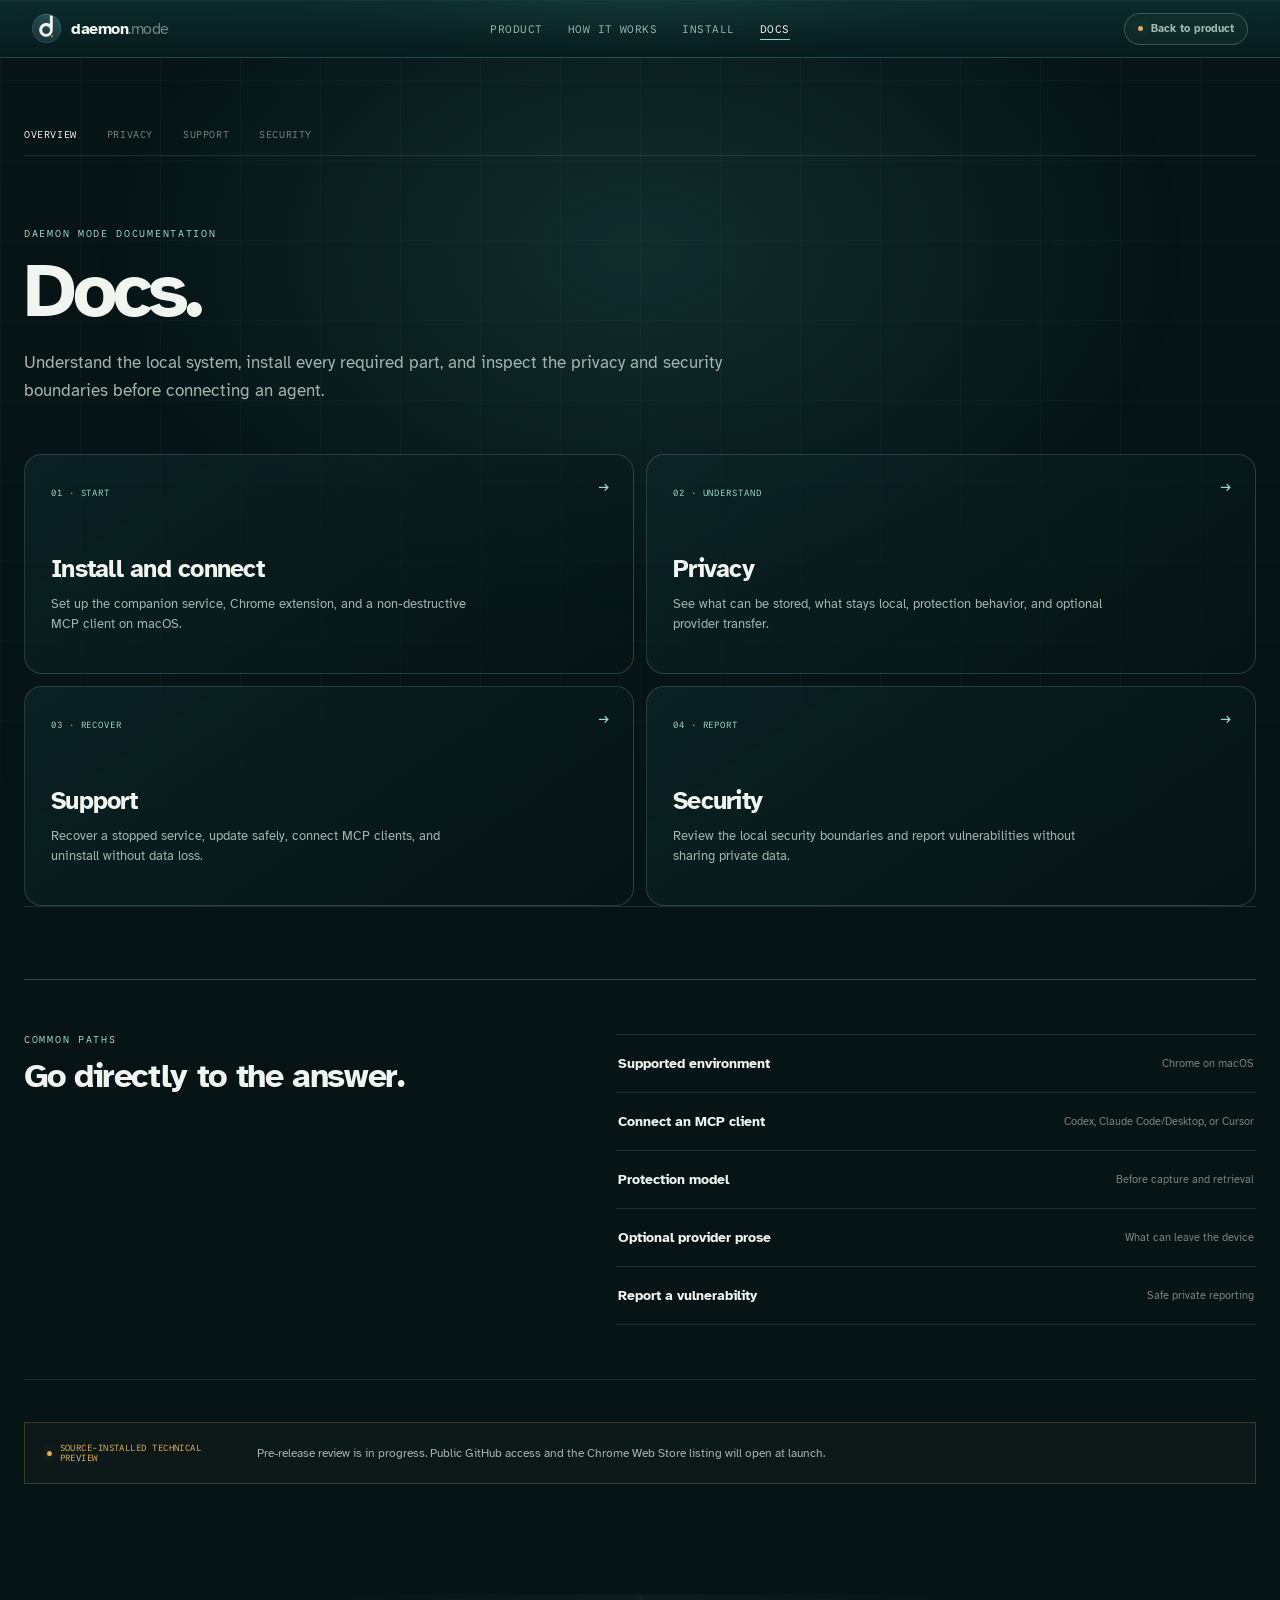
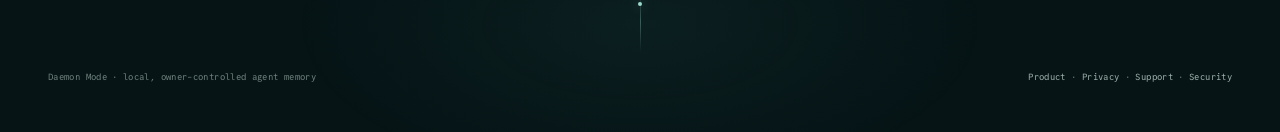
==== commit 041601fe: "Prepare Daemon Mode launch candidate" ====
--- a/site/docs/index.html
+++ b/site/docs/index.html
@@ -7,6 +7,12 @@
   <meta name="description" content="Installation, privacy, support, and security documentation for Daemon Mode.">
   <meta name="color-scheme" content="dark">
   <meta name="theme-color" content="#061416">
+  <meta property="og:type" content="website">
+  <meta property="og:title" content="Documentation — Daemon Mode">
+  <meta property="og:description" content="Installation, privacy, support, and security documentation for Daemon Mode.">
+  <meta property="og:url" content="https://daemonmode-ai.vercel.app/docs/">
+  <meta name="twitter:card" content="summary">
+  <link rel="canonical" href="https://daemonmode-ai.vercel.app/docs/">
   <link rel="icon" href="../assets/icons/dmn-icon-32.png" type="image/png">
   <link rel="stylesheet" href="../cohesive.css?v=0.5.10-launch-5">
   <script src="../file-navigation.js" defer></script>
@@ -16,7 +22,7 @@
   <div class="page-atmosphere" aria-hidden="true"></div>
   <header class="site-header">
     <div class="shell header-row">
-      <a class="brand" href="../" aria-label="Daemon Mode home"><img src="../assets/brand/dmn-mark.png" alt="" width="34" height="34"><span>daemon<span>.mode</span></span></a>
+      <a class="brand" href="../" aria-label="Daemon Mode home"><img src="../assets/icons/dmn-icon-64.png" alt="" width="34" height="34"><span>daemon<span>.mode</span></span></a>
       <nav class="primary-nav" id="primary-nav" aria-label="Primary navigation">
         <a href="../#product">Product</a>
         <a href="../#how">How it works</a>
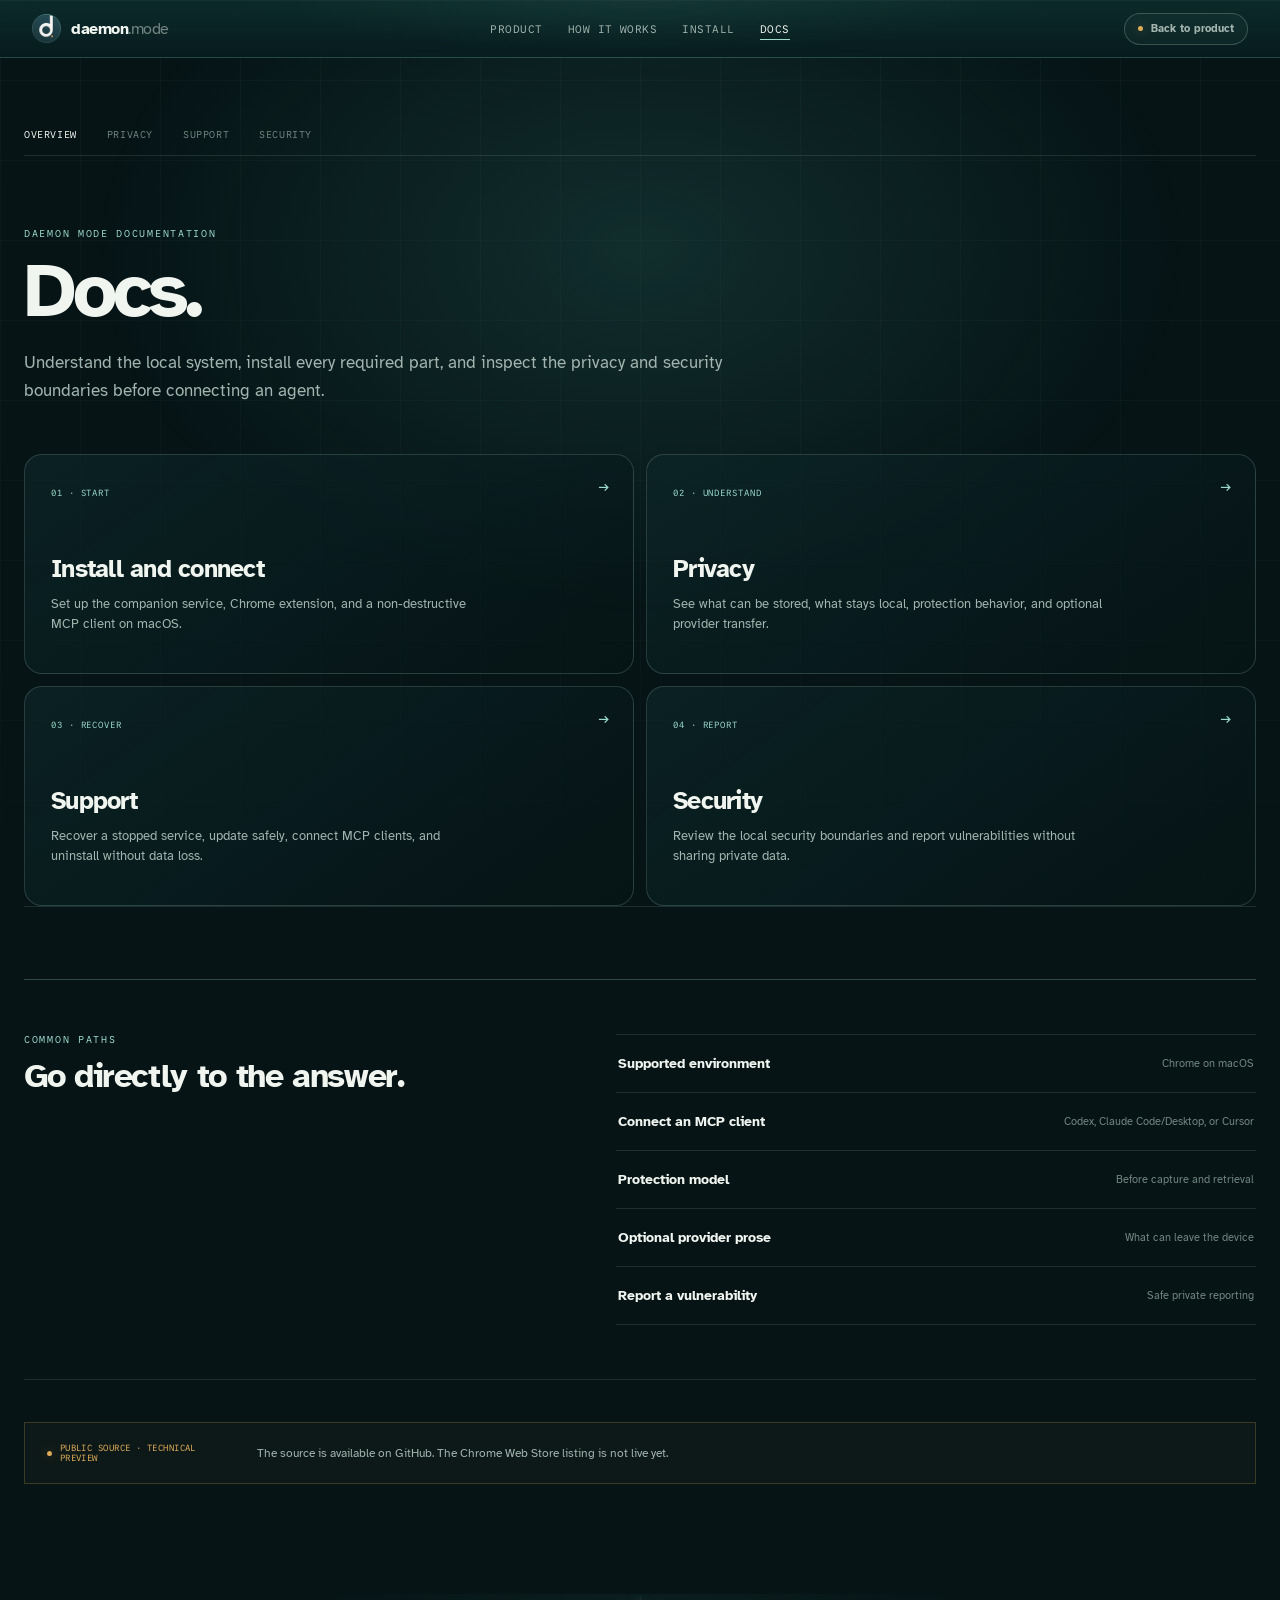
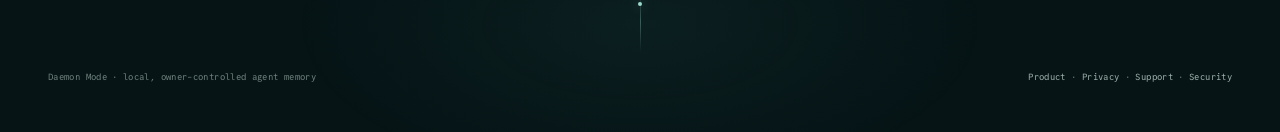
==== commit ddad7a4a: "Refresh public launch surfaces" ====
--- a/site/docs/index.html
+++ b/site/docs/index.html
@@ -91,8 +91,8 @@
       </section>
 
       <aside class="docs-status" aria-label="Launch availability">
-        <span><i aria-hidden="true"></i> Source-installed technical preview</span>
-        <p>Pre-release review is in progress. Public GitHub access and the Chrome Web Store listing will open at launch.</p>
+        <span><i aria-hidden="true"></i> Public source · technical preview</span>
+        <p>The source is available on GitHub. The Chrome Web Store listing is not live yet.</p>
       </aside>
     </div>
   </main>
--- a/site/cohesive.css
+++ b/site/cohesive.css
@@ -76,8 +76,9 @@
 .primary-nav a[aria-current="page"], .primary-nav a[aria-current="location"] { color: var(--ink); }
 .primary-nav a[aria-current="page"]::after, .primary-nav a[aria-current="location"]::after { transform: scaleX(1); }
 .header-actions { align-items: center; display: flex; gap: 14px; justify-self: end; }
-.github-placeholder { align-items: center; color: var(--muted); display: inline-flex; font-family: var(--mono); font-size: 11px; gap: 7px; letter-spacing: .02em; opacity: .82; }
-.github-placeholder img { height: 16px; opacity: .88; width: 16px; }
+.github-link { align-items: center; color: var(--muted); display: inline-flex; font-family: var(--mono); font-size: 11px; gap: 7px; letter-spacing: .02em; }
+.github-link:hover { color: var(--ink); }
+.github-link img { height: 16px; opacity: .88; width: 16px; }
 .store-placeholder, .store-soon { align-items: center; background: rgba(155, 217, 204, .04); border: 1px solid var(--rule-strong); border-radius: 999px; color: var(--muted); display: inline-flex; font-size: 11px; font-weight: 700; gap: 8px; min-height: 32px; padding: 0 13px; }
 .store-placeholder i, .store-soon i, .availability-note span, .footer-status i { background: var(--amber); border-radius: 50%; box-shadow: 0 0 12px rgba(224, 173, 89, .48); height: 5px; width: 5px; }
 .menu-button { background: transparent; border: 1px solid var(--rule-strong); border-radius: 6px; display: none; min-height: 38px; padding: 0 12px; }
@@ -417,7 +418,7 @@
 :focus-visible { outline: 2px solid var(--teal); outline-offset: 4px; }
 
 @media (max-width: 1080px) {
-  .github-placeholder span { display: none; }
+  .github-link span { display: none; }
   .hero h1 { font-size: clamp(44px, 6.2vw, 64px); }
   .evidence-proof__instrument { grid-template-columns: minmax(0, .9fr) 44px minmax(0, 1fr) 44px minmax(0, 1.05fr); }
   .evidence-proof article { padding: 28px 22px; }
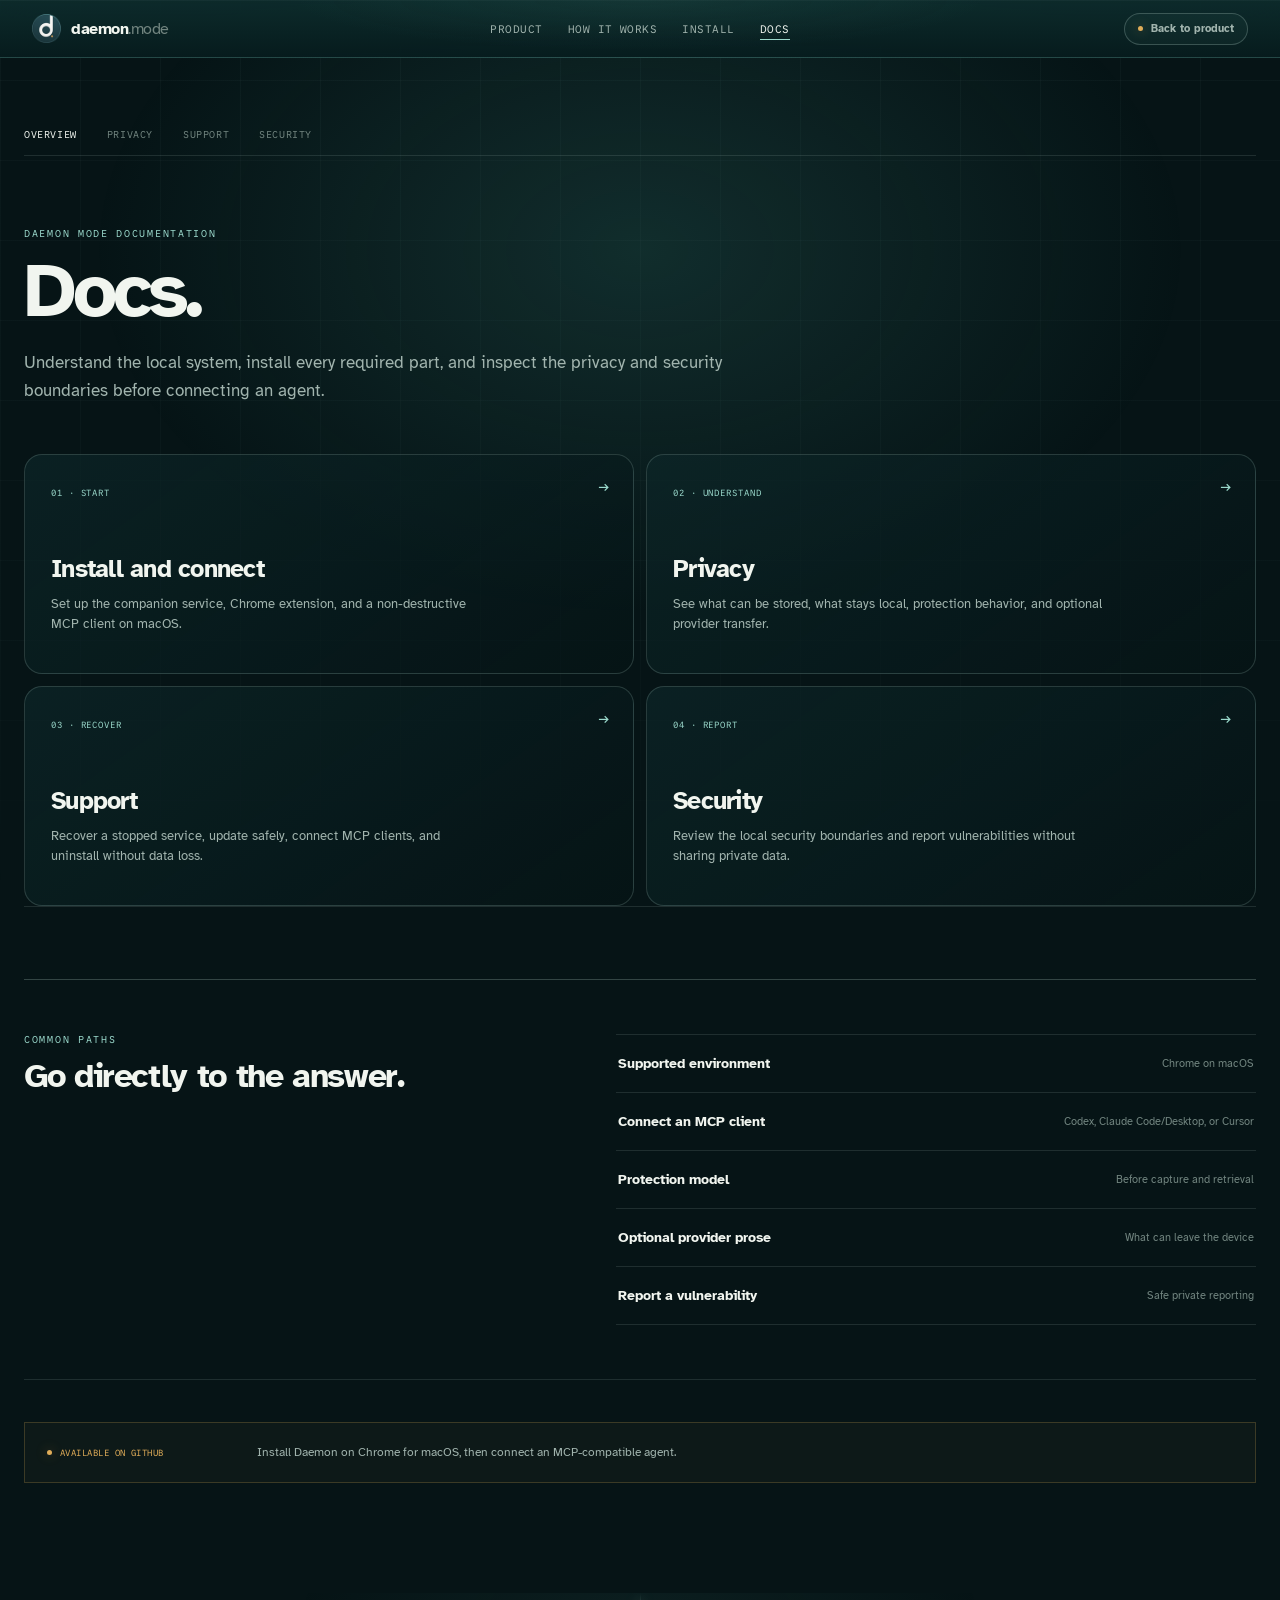
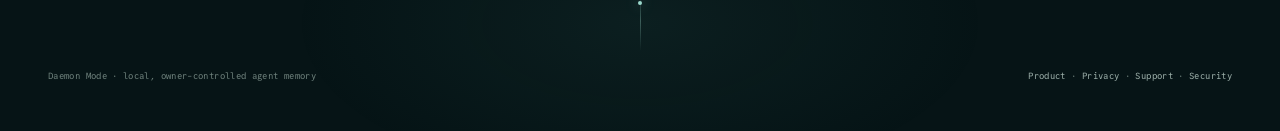
==== commit 3a58d55e: "Polish public installation copy" ====
--- a/site/docs/index.html
+++ b/site/docs/index.html
@@ -91,8 +91,8 @@
       </section>
 
       <aside class="docs-status" aria-label="Launch availability">
-        <span><i aria-hidden="true"></i> Public source · technical preview</span>
-        <p>The source is available on GitHub. The Chrome Web Store listing is not live yet.</p>
+        <span><i aria-hidden="true"></i> Available on GitHub</span>
+        <p>Install Daemon on Chrome for macOS, then connect an MCP-compatible agent.</p>
       </aside>
     </div>
   </main>
--- a/site/cohesive.css
+++ b/site/cohesive.css
@@ -79,8 +79,8 @@
 .github-link { align-items: center; color: var(--muted); display: inline-flex; font-family: var(--mono); font-size: 11px; gap: 7px; letter-spacing: .02em; }
 .github-link:hover { color: var(--ink); }
 .github-link img { height: 16px; opacity: .88; width: 16px; }
-.store-placeholder, .store-soon { align-items: center; background: rgba(155, 217, 204, .04); border: 1px solid var(--rule-strong); border-radius: 999px; color: var(--muted); display: inline-flex; font-size: 11px; font-weight: 700; gap: 8px; min-height: 32px; padding: 0 13px; }
-.store-placeholder i, .store-soon i, .availability-note span, .footer-status i { background: var(--amber); border-radius: 50%; box-shadow: 0 0 12px rgba(224, 173, 89, .48); height: 5px; width: 5px; }
+.store-soon { align-items: center; background: rgba(155, 217, 204, .04); border: 1px solid var(--rule-strong); border-radius: 999px; color: var(--muted); display: inline-flex; font-size: 11px; font-weight: 700; gap: 8px; min-height: 32px; padding: 0 13px; }
+.store-soon i, .footer-status i { background: var(--amber); border-radius: 50%; box-shadow: 0 0 12px rgba(224, 173, 89, .48); height: 5px; width: 5px; }
 .menu-button { background: transparent; border: 1px solid var(--rule-strong); border-radius: 6px; display: none; min-height: 38px; padding: 0 12px; }
 
 .hero { align-items: center; display: grid; min-height: 500px; overflow: hidden; padding: 42px 0 50px; position: relative; }
@@ -163,10 +163,8 @@
 .copy-button__status { color: var(--teal); display: block; font-size: 8px; min-height: 10px; position: absolute; right: 8px; top: 2px; }
 .install-status-row { align-items: center; display: flex; justify-content: space-between; min-height: 40px; }
 .install-status-row strong { font-size: 16px; }
-.install-status-row > span { align-items: center; color: var(--amber); display: flex; font-family: var(--mono); font-size: 10px; gap: 9px; text-transform: uppercase; }
-.install-status-row i { background: var(--amber); border-radius: 50%; box-shadow: 0 0 12px rgba(224, 173, 89, .48); height: 5px; width: 5px; }
-.availability-note { align-items: center; color: var(--dim); display: flex; font-family: var(--mono); font-size: 9px; gap: 9px; justify-content: center; letter-spacing: .04em; margin-top: 14px; text-align: center; text-transform: uppercase; }
-.availability-note span { flex: 0 0 auto; }
+.install-status-row > a { color: var(--teal); font-family: var(--mono); font-size: 10px; text-transform: uppercase; }
+.install-status-row > a:hover { color: var(--ink); }
 @keyframes install-panel-in { from { opacity: 0; transform: translateY(8px); } to { opacity: 1; transform: translateY(0); } }
 
 .product-section { padding: 64px 0 72px; }
@@ -384,7 +382,6 @@
 .document-content pre { background: rgba(3,13,15,.75); border: 1px solid var(--rule-strong); color: var(--ink); margin: 18px 0; overflow-x: auto; padding: 18px; }
 .document-content pre code { background: transparent; color: inherit; padding: 0; }
 .document-callout { background: rgba(155,217,204,.035); border: 1px solid var(--rule-strong); margin: 22px 0; padding: 20px; }
-.document-callout--warning { background: rgba(224,173,89,.035); border-color: rgba(224,173,89,.28); }
 .document-callout strong { display: block; margin-bottom: 6px; }
 .document-table { border-top: 1px solid var(--rule-strong); margin-top: 18px; }
 .document-table div { border-bottom: 1px solid var(--rule); display: grid; gap: 20px; grid-template-columns: 160px 1fr; padding: 14px 0; }
@@ -498,7 +495,6 @@
   .command-row { align-items: flex-start; flex-wrap: wrap; }
   .command-row code { flex-basis: calc(100% - 30px); font-size: 13px; overflow-wrap: anywhere; white-space: normal; }
   .copy-button { margin-left: 30px; width: calc(100% - 30px); }
-  .availability-note { align-items: flex-start; line-height: 1.5; }
   .value-rows article { gap: 12px; grid-template-columns: 1fr; padding: 28px 2px; }
   .value-rows blockquote { grid-column: auto; margin-top: 8px; }
   .memory-flow { grid-template-columns: 1fr; overflow: visible; }
